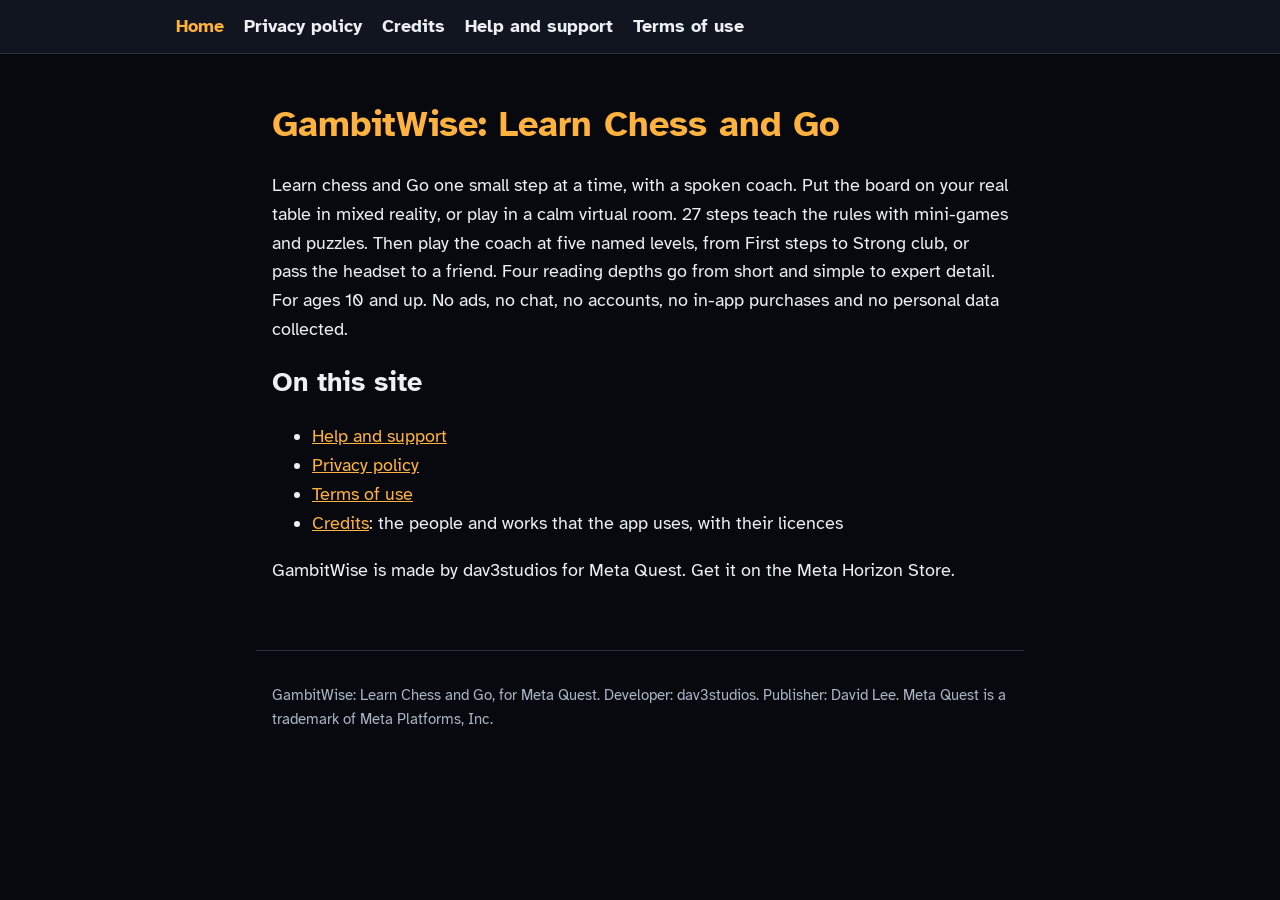
==== index.html @ 8af3ccbd "GambitWise website" ====
<!doctype html>
<html lang="en-GB">
<head>
<meta charset="utf-8">
<meta name="viewport" content="width=device-width, initial-scale=1">
<title>Home | GambitWise</title>
<meta name="description" content="Learn chess and Go one small step at a time, with a spoken coach. Put the board on your real table in mixed reality, or play in a calm virtual room. 27 steps teach the rules with mini-games and puzzles. Then play the coach at five named levels, from First steps to Strong club, or pass the headset to">
<link rel="stylesheet" href="style.css">
</head>
<body>
<header><nav><a href="index.html" aria-current="page">Home</a> <a href="privacy.html">Privacy policy</a> <a href="credits.html">Credits</a> <a href="support.html">Help and support</a> <a href="terms.html">Terms of use</a></nav></header>
<main>
<h1>GambitWise: Learn Chess and Go</h1>
<p>Learn chess and Go one small step at a time, with a spoken coach. Put the board on your real table in mixed reality, or play in a calm virtual room. 27 steps teach the rules with mini-games and puzzles. Then play the coach at five named levels, from First steps to Strong club, or pass the headset to a friend. Four reading depths go from short and simple to expert detail. For ages 10 and up. No ads, no chat, no accounts, no in-app purchases and no personal data collected.</p>
<h2>On this site</h2>
<ul>
<li><a href="support.html">Help and support</a></li>
<li><a href="privacy.html">Privacy policy</a></li>
<li><a href="terms.html">Terms of use</a></li>
<li><a href="credits.html">Credits</a>: the people and works that the app uses, with their licences</li>
</ul>
<p>GambitWise is made by dav3studios for Meta Quest. Get it on the Meta Horizon Store.</p>
</main>
<footer><p>GambitWise: Learn Chess and Go, for Meta Quest. Developer: dav3studios. Publisher: David Lee. Meta Quest is a trademark of Meta Platforms, Inc.</p></footer>
</body>
</html>
---- style.css ----
/* The app's website. Fonts are served from this site: no request to another server. */
@font-face { font-family: "Atkinson Hyperlegible"; src: url("fonts/AtkinsonHyperlegible-Regular.ttf") format("truetype"); font-weight: 400; font-display: swap; }
@font-face { font-family: "Atkinson Hyperlegible"; src: url("fonts/AtkinsonHyperlegible-Bold.ttf") format("truetype"); font-weight: 700; font-display: swap; }
:root { --bg: #07090f; --panel: #10151f; --text: #eceff4; --muted: #aab4c3; --accent: #FFB23E; --rule: #26303f; }
* { box-sizing: border-box; }
body { margin: 0; background: var(--bg); color: var(--text); font-family: "Atkinson Hyperlegible", system-ui, sans-serif; font-size: 1.125rem; line-height: 1.6; }
header { border-bottom: 1px solid var(--rule); background: var(--panel); }
nav { max-width: 60rem; margin: 0 auto; padding: 0.75rem 1rem; display: flex; flex-wrap: wrap; gap: 0.25rem 1.25rem; }
nav a { color: var(--text); text-decoration: none; font-weight: 700; }
nav a[aria-current="page"] { color: var(--accent); }
main { max-width: 48rem; margin: 0 auto; padding: 1.5rem 1rem 3rem; }
h1, h2, h3 { line-height: 1.25; }
h1 { color: var(--accent); }
a { color: var(--accent); }
table { border-collapse: collapse; width: 100%; font-size: 0.95rem; display: block; overflow-x: auto; }
th, td { border: 1px solid var(--rule); padding: 0.35rem 0.5rem; text-align: left; vertical-align: top; }
code { font-size: 0.95em; }
footer { max-width: 48rem; margin: 0 auto; padding: 1rem; color: var(--muted); font-size: 0.95rem; border-top: 1px solid var(--rule); }
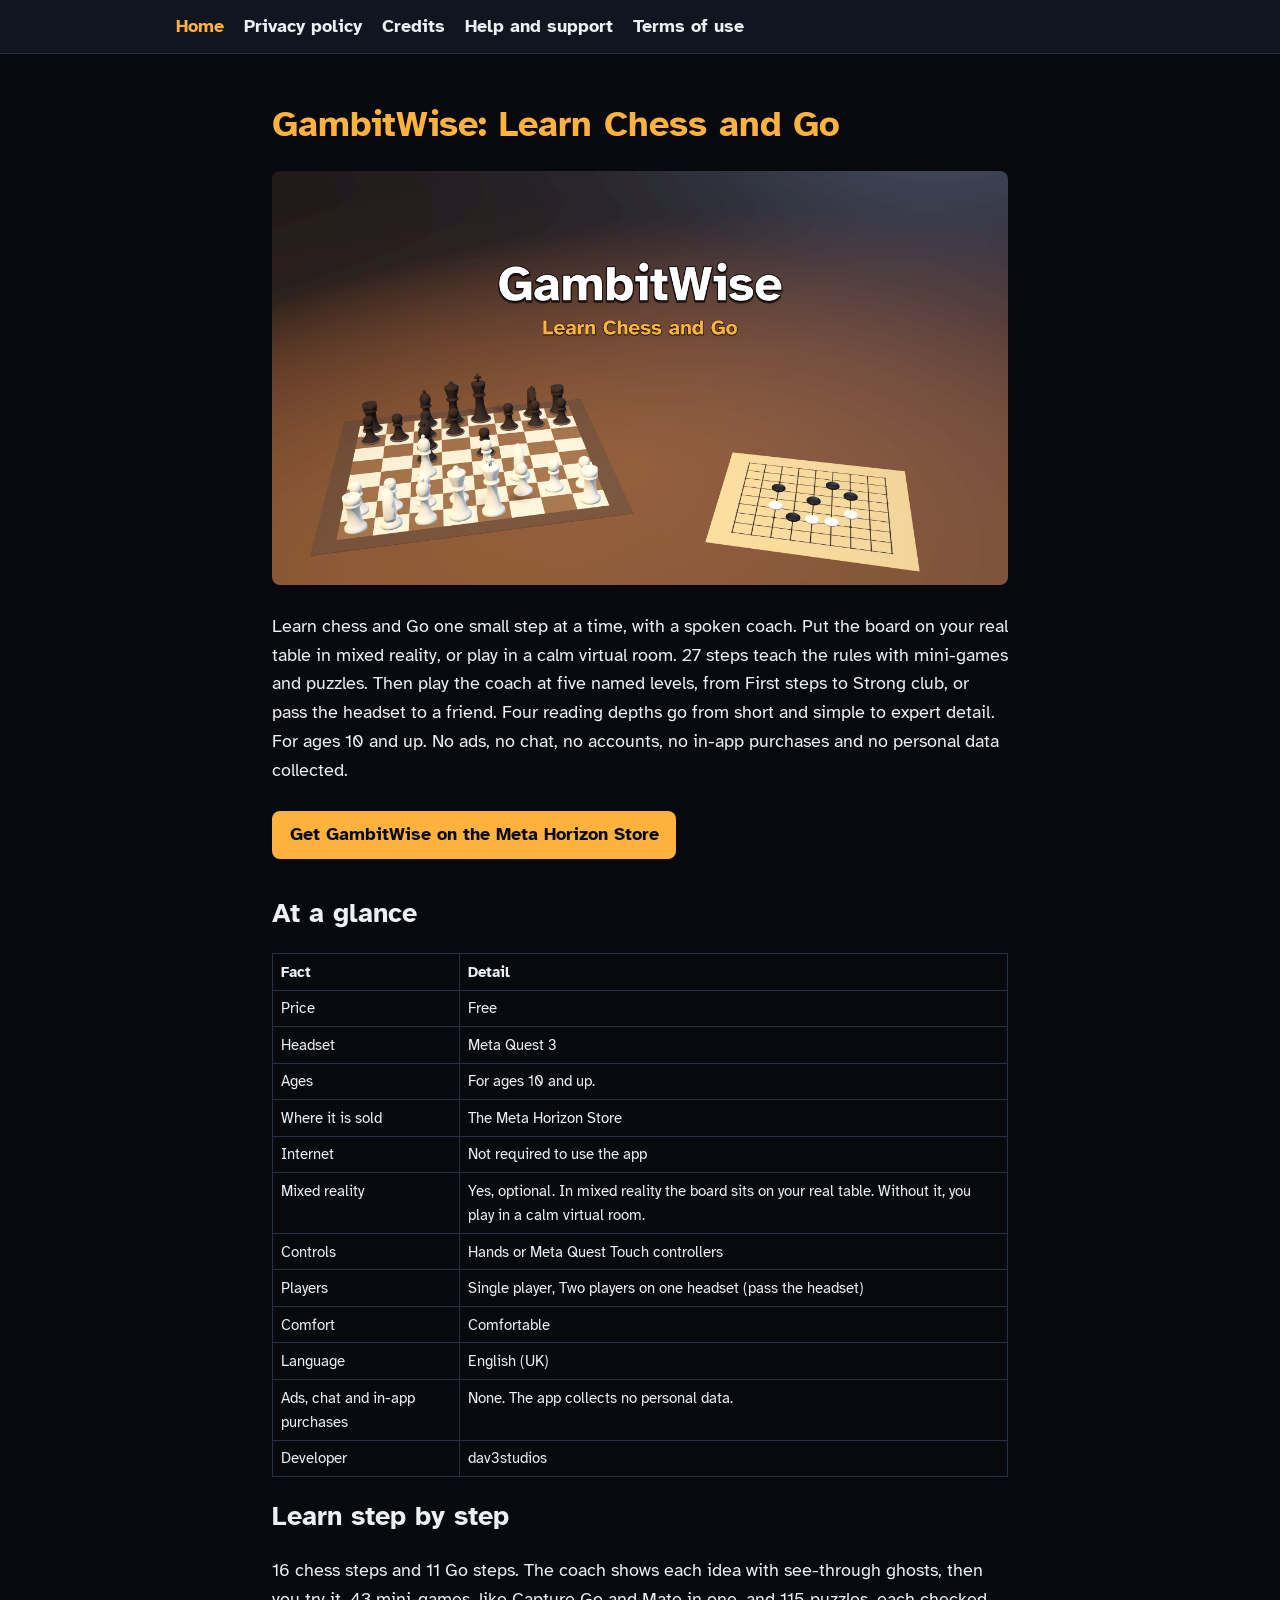
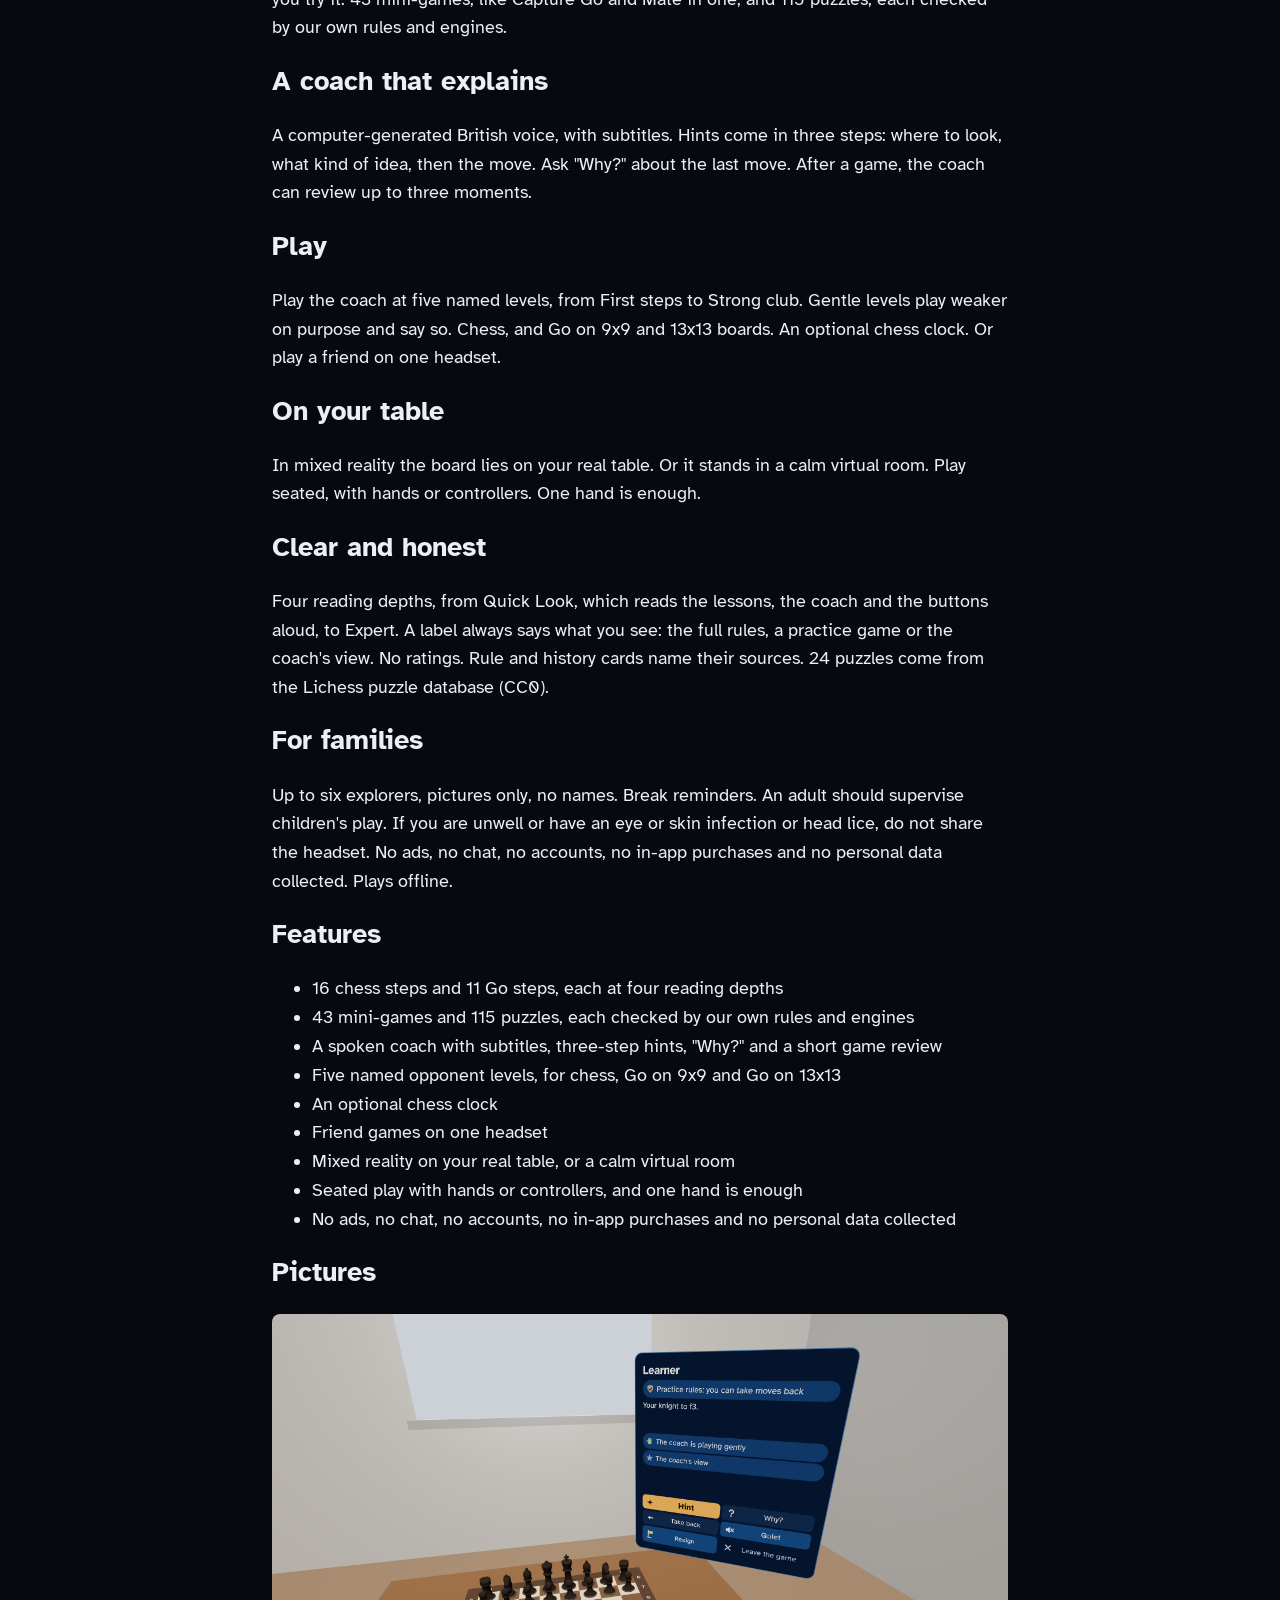
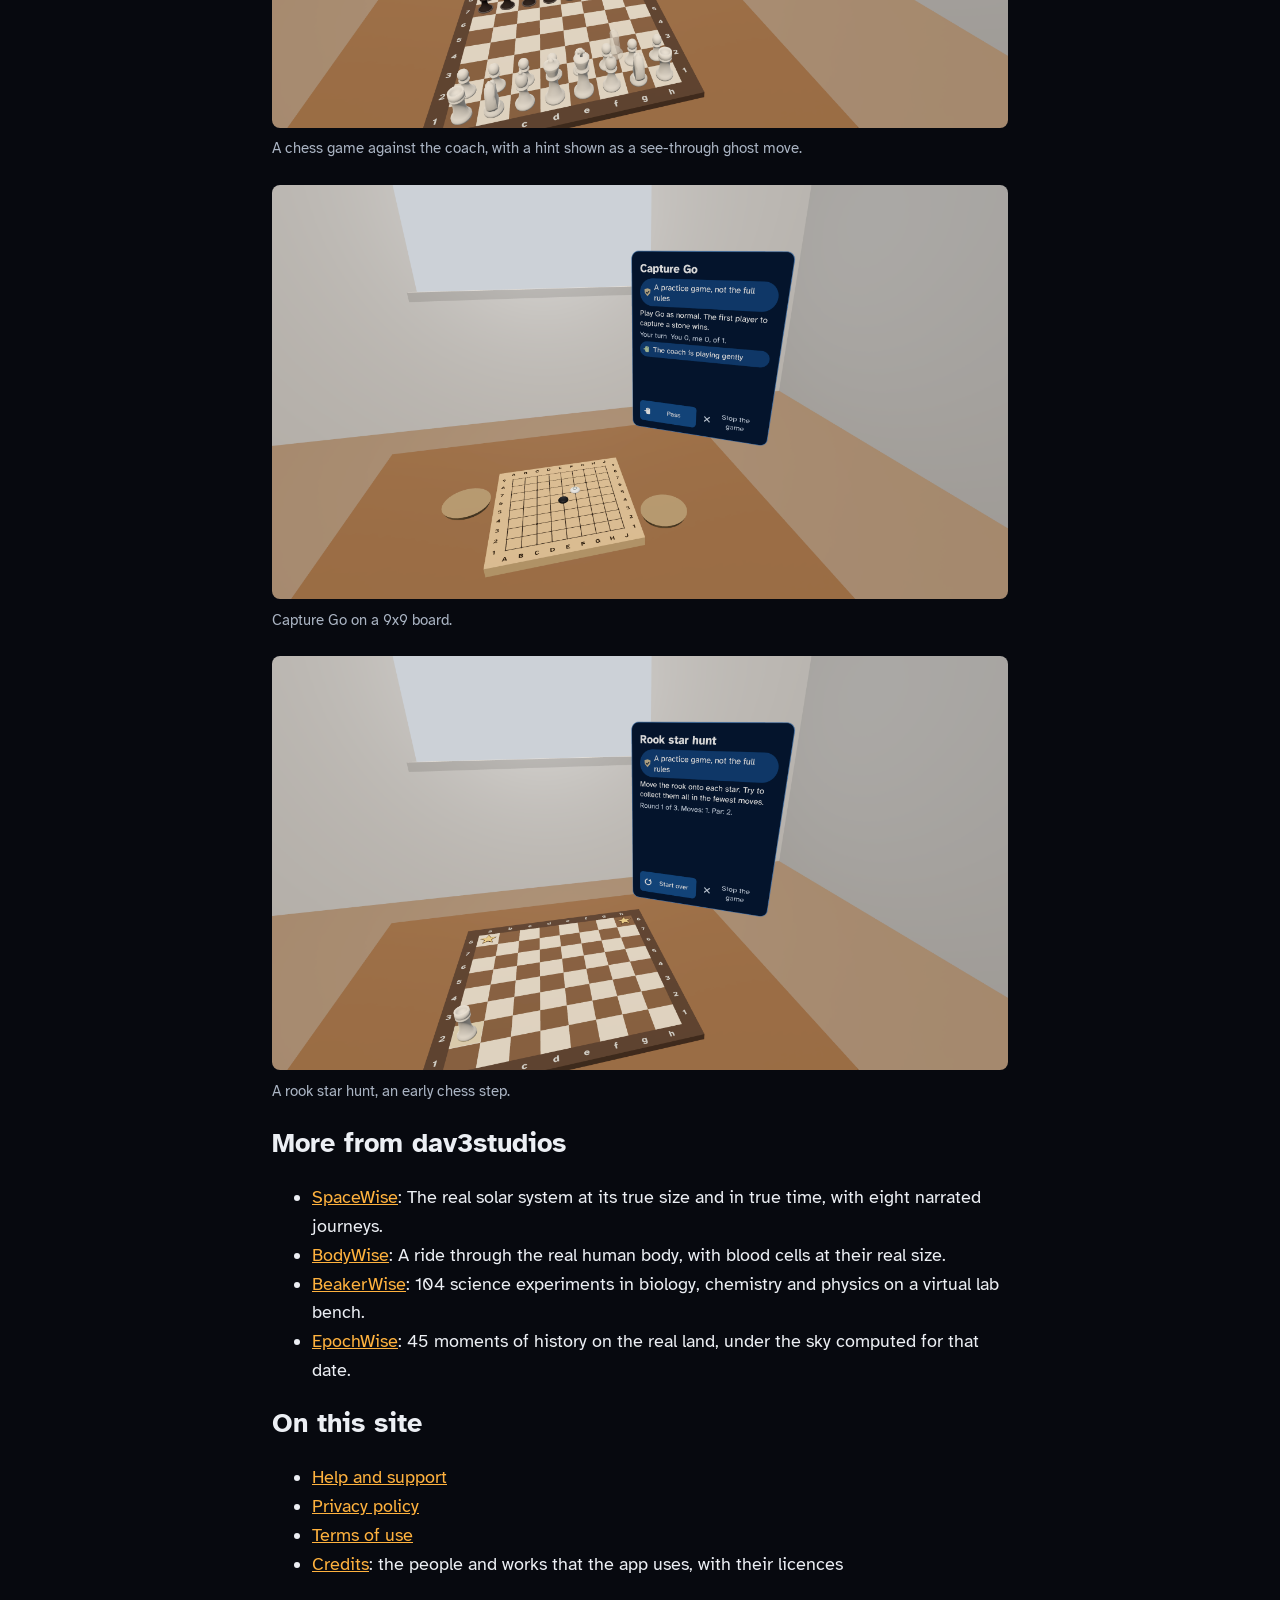
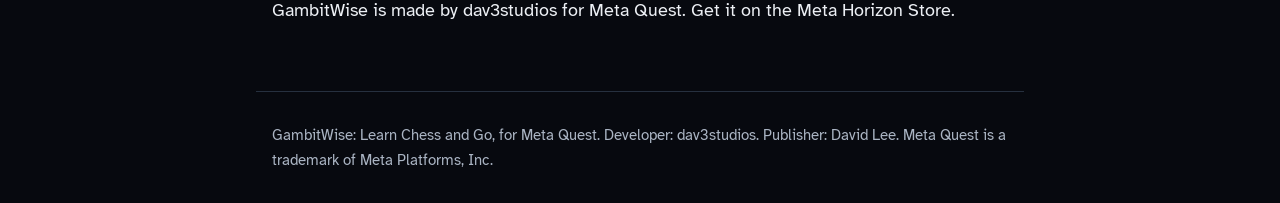
==== commit 8ad80a93: "GambitWise website" ====
--- a/index.html
+++ b/index.html
@@ -3,15 +3,166 @@
 <head>
 <meta charset="utf-8">
 <meta name="viewport" content="width=device-width, initial-scale=1">
-<title>Home | GambitWise</title>
+<title>GambitWise: Learn Chess and Go for Meta Quest</title>
 <meta name="description" content="Learn chess and Go one small step at a time, with a spoken coach. Put the board on your real table in mixed reality, or play in a calm virtual room. 27 steps teach the rules with mini-games and puzzles. Then play the coach at five named levels, from First steps to Strong club, or pass the headset to">
 <link rel="stylesheet" href="style.css">
+<meta property="og:type" content="website">
+<meta property="og:site_name" content="GambitWise">
+<meta property="og:title" content="GambitWise: Learn Chess and Go">
+<meta property="og:description" content="Learn chess and Go one small step at a time, with a spoken coach. Put the board on your real table in mixed reality, or play in a calm virtual room. 27 steps teach the rules with mini-games and puzzles. Then play the coach at five named levels, from First steps to Strong club, or pass the headset to">
+<meta property="og:url" content="https://dhl84.github.io/gambitwise/">
+<meta property="og:image" content="https://dhl84.github.io/gambitwise/pictures/cover.png">
+<meta property="og:image:width" content="2560">
+<meta property="og:image:height" content="1440">
+<meta name="twitter:card" content="summary_large_image">
+<script type="application/ld+json">{
+ "@context": "https://schema.org",
+ "@type": "SoftwareApplication",
+ "name": "GambitWise: Learn Chess and Go",
+ "alternateName": "GambitWise",
+ "description": "Learn chess and Go one small step at a time, with a spoken coach. Put the board on your real table in mixed reality, or play in a calm virtual room. 27 steps teach the rules with mini-games and puzzles. Then play the coach at five named levels, from First steps to Strong club, or pass the headset to a friend. Four reading depths go from short and simple to expert detail. For ages 10 and up. No ads, no chat, no accounts, no in-app purchases and no personal data collected.",
+ "applicationCategory": "GameApplication",
+ "operatingSystem": "Meta Horizon OS",
+ "availableOnDevice": "Meta Quest 3",
+ "url": "https://dhl84.github.io/gambitwise/",
+ "image": "https://dhl84.github.io/gambitwise/pictures/cover.png",
+ "screenshot": [
+  "https://dhl84.github.io/gambitwise/pictures/1.png",
+  "https://dhl84.github.io/gambitwise/pictures/2.png",
+  "https://dhl84.github.io/gambitwise/pictures/3.png"
+ ],
+ "inLanguage": "en-GB",
+ "keywords": "chess, Go, board games, learn chess, learn Go, chess puzzles, Go puzzles, Capture Go, baduk, weiqi, checkmate, tactics, strategy, chess coach, tabletop, mixed reality, family, learning, education",
+ "featureList": [
+  "16 chess steps and 11 Go steps, each at four reading depths",
+  "43 mini-games and 115 puzzles, each checked by our own rules and engines",
+  "A spoken coach with subtitles, three-step hints, \"Why?\" and a short game review",
+  "Five named opponent levels, for chess, Go on 9x9 and Go on 13x13",
+  "An optional chess clock",
+  "Friend games on one headset",
+  "Mixed reality on your real table, or a calm virtual room",
+  "Seated play with hands or controllers, and one hand is enough",
+  "No ads, no chat, no accounts, no in-app purchases and no personal data collected"
+ ],
+ "typicalAgeRange": "10-",
+ "isAccessibleForFree": true,
+ "offers": {
+  "@type": "Offer",
+  "price": "0.00",
+  "priceCurrency": "USD",
+  "url": "https://www.meta.com/experiences/1477794802074442/"
+ },
+ "author": {
+  "@type": "Organization",
+  "name": "dav3studios"
+ },
+ "downloadUrl": "https://www.meta.com/experiences/1477794802074442/"
+}</script>
 </head>
 <body>
 <header><nav><a href="index.html" aria-current="page">Home</a> <a href="privacy.html">Privacy policy</a> <a href="credits.html">Credits</a> <a href="support.html">Help and support</a> <a href="terms.html">Terms of use</a></nav></header>
 <main>
 <h1>GambitWise: Learn Chess and Go</h1>
+<p><img alt="GambitWise: Learn Chess and Go" src="pictures/cover.png"></p>
 <p>Learn chess and Go one small step at a time, with a spoken coach. Put the board on your real table in mixed reality, or play in a calm virtual room. 27 steps teach the rules with mini-games and puzzles. Then play the coach at five named levels, from First steps to Strong club, or pass the headset to a friend. Four reading depths go from short and simple to expert detail. For ages 10 and up. No ads, no chat, no accounts, no in-app purchases and no personal data collected.</p>
+<p><a class="store" href="https://www.meta.com/experiences/1477794802074442/">Get GambitWise on the Meta Horizon Store</a></p>
+<h2>At a glance</h2>
+<table>
+<thead>
+<tr>
+<th>Fact</th>
+<th>Detail</th>
+</tr>
+</thead>
+<tbody>
+<tr>
+<td>Price</td>
+<td>Free</td>
+</tr>
+<tr>
+<td>Headset</td>
+<td>Meta Quest 3</td>
+</tr>
+<tr>
+<td>Ages</td>
+<td>For ages 10 and up.</td>
+</tr>
+<tr>
+<td>Where it is sold</td>
+<td>The Meta Horizon Store</td>
+</tr>
+<tr>
+<td>Internet</td>
+<td>Not required to use the app</td>
+</tr>
+<tr>
+<td>Mixed reality</td>
+<td>Yes, optional. In mixed reality the board sits on your real table. Without it, you play in a calm virtual room.</td>
+</tr>
+<tr>
+<td>Controls</td>
+<td>Hands or Meta Quest Touch controllers</td>
+</tr>
+<tr>
+<td>Players</td>
+<td>Single player, Two players on one headset (pass the headset)</td>
+</tr>
+<tr>
+<td>Comfort</td>
+<td>Comfortable</td>
+</tr>
+<tr>
+<td>Language</td>
+<td>English (UK)</td>
+</tr>
+<tr>
+<td>Ads, chat and in-app purchases</td>
+<td>None. The app collects no personal data.</td>
+</tr>
+<tr>
+<td>Developer</td>
+<td>dav3studios</td>
+</tr>
+</tbody>
+</table>
+<h2>Learn step by step</h2>
+<p>16 chess steps and 11 Go steps. The coach shows each idea with see-through ghosts, then you try it. 43 mini-games, like Capture Go and Mate in one, and 115 puzzles, each checked by our own rules and engines.</p>
+<h2>A coach that explains</h2>
+<p>A computer-generated British voice, with subtitles. Hints come in three steps: where to look, what kind of idea, then the move. Ask "Why?" about the last move. After a game, the coach can review up to three moments.</p>
+<h2>Play</h2>
+<p>Play the coach at five named levels, from First steps to Strong club. Gentle levels play weaker on purpose and say so. Chess, and Go on 9x9 and 13x13 boards. An optional chess clock. Or play a friend on one headset.</p>
+<h2>On your table</h2>
+<p>In mixed reality the board lies on your real table. Or it stands in a calm virtual room. Play seated, with hands or controllers. One hand is enough.</p>
+<h2>Clear and honest</h2>
+<p>Four reading depths, from Quick Look, which reads the lessons, the coach and the buttons aloud, to Expert. A label always says what you see: the full rules, a practice game or the coach's view. No ratings. Rule and history cards name their sources. 24 puzzles come from the Lichess puzzle database (CC0).</p>
+<h2>For families</h2>
+<p>Up to six explorers, pictures only, no names. Break reminders. An adult should supervise children's play. If you are unwell or have an eye or skin infection or head lice, do not share the headset. No ads, no chat, no accounts, no in-app purchases and no personal data collected. Plays offline.</p>
+<h2>Features</h2>
+<ul>
+<li>16 chess steps and 11 Go steps, each at four reading depths</li>
+<li>43 mini-games and 115 puzzles, each checked by our own rules and engines</li>
+<li>A spoken coach with subtitles, three-step hints, "Why?" and a short game review</li>
+<li>Five named opponent levels, for chess, Go on 9x9 and Go on 13x13</li>
+<li>An optional chess clock</li>
+<li>Friend games on one headset</li>
+<li>Mixed reality on your real table, or a calm virtual room</li>
+<li>Seated play with hands or controllers, and one hand is enough</li>
+<li>No ads, no chat, no accounts, no in-app purchases and no personal data collected</li>
+</ul>
+<h2>Pictures</h2>
+<figure><img src="pictures/1.png" alt="A chess game against the coach, with a hint shown as a see-through ghost move." loading="lazy"><figcaption>A chess game against the coach, with a hint shown as a see-through ghost move.</figcaption></figure>
+
+<figure><img src="pictures/2.png" alt="Capture Go on a 9x9 board." loading="lazy"><figcaption>Capture Go on a 9x9 board.</figcaption></figure>
+
+<figure><img src="pictures/3.png" alt="A rook star hunt, an early chess step." loading="lazy"><figcaption>A rook star hunt, an early chess step.</figcaption></figure>
+
+<h2>More from dav3studios</h2>
+<ul>
+<li><a href="https://dhl84.github.io/spacewise/">SpaceWise</a>: The real solar system at its true size and in true time, with eight narrated journeys.</li>
+<li><a href="https://dhl84.github.io/bodywise/">BodyWise</a>: A ride through the real human body, with blood cells at their real size.</li>
+<li><a href="https://dhl84.github.io/beakerwise/">BeakerWise</a>: 104 science experiments in biology, chemistry and physics on a virtual lab bench.</li>
+<li><a href="https://dhl84.github.io/epochwise/">EpochWise</a>: 45 moments of history on the real land, under the sky computed for that date.</li>
+</ul>
 <h2>On this site</h2>
 <ul>
 <li><a href="support.html">Help and support</a></li>
--- a/style.css
+++ b/style.css
@@ -15,4 +15,8 @@
 table { border-collapse: collapse; width: 100%; font-size: 0.95rem; display: block; overflow-x: auto; }
 th, td { border: 1px solid var(--rule); padding: 0.35rem 0.5rem; text-align: left; vertical-align: top; }
 code { font-size: 0.95em; }
+img { max-width: 100%; height: auto; border-radius: 0.5rem; }
+figure { margin: 1.5rem 0; }
+figcaption { color: var(--muted); font-size: 0.95rem; }
+.store { display: inline-block; margin: 0.5rem 0 1rem; padding: 0.6rem 1.1rem; border-radius: 0.5rem; background: var(--accent); color: var(--bg); font-weight: 700; text-decoration: none; }
 footer { max-width: 48rem; margin: 0 auto; padding: 1rem; color: var(--muted); font-size: 0.95rem; border-top: 1px solid var(--rule); }
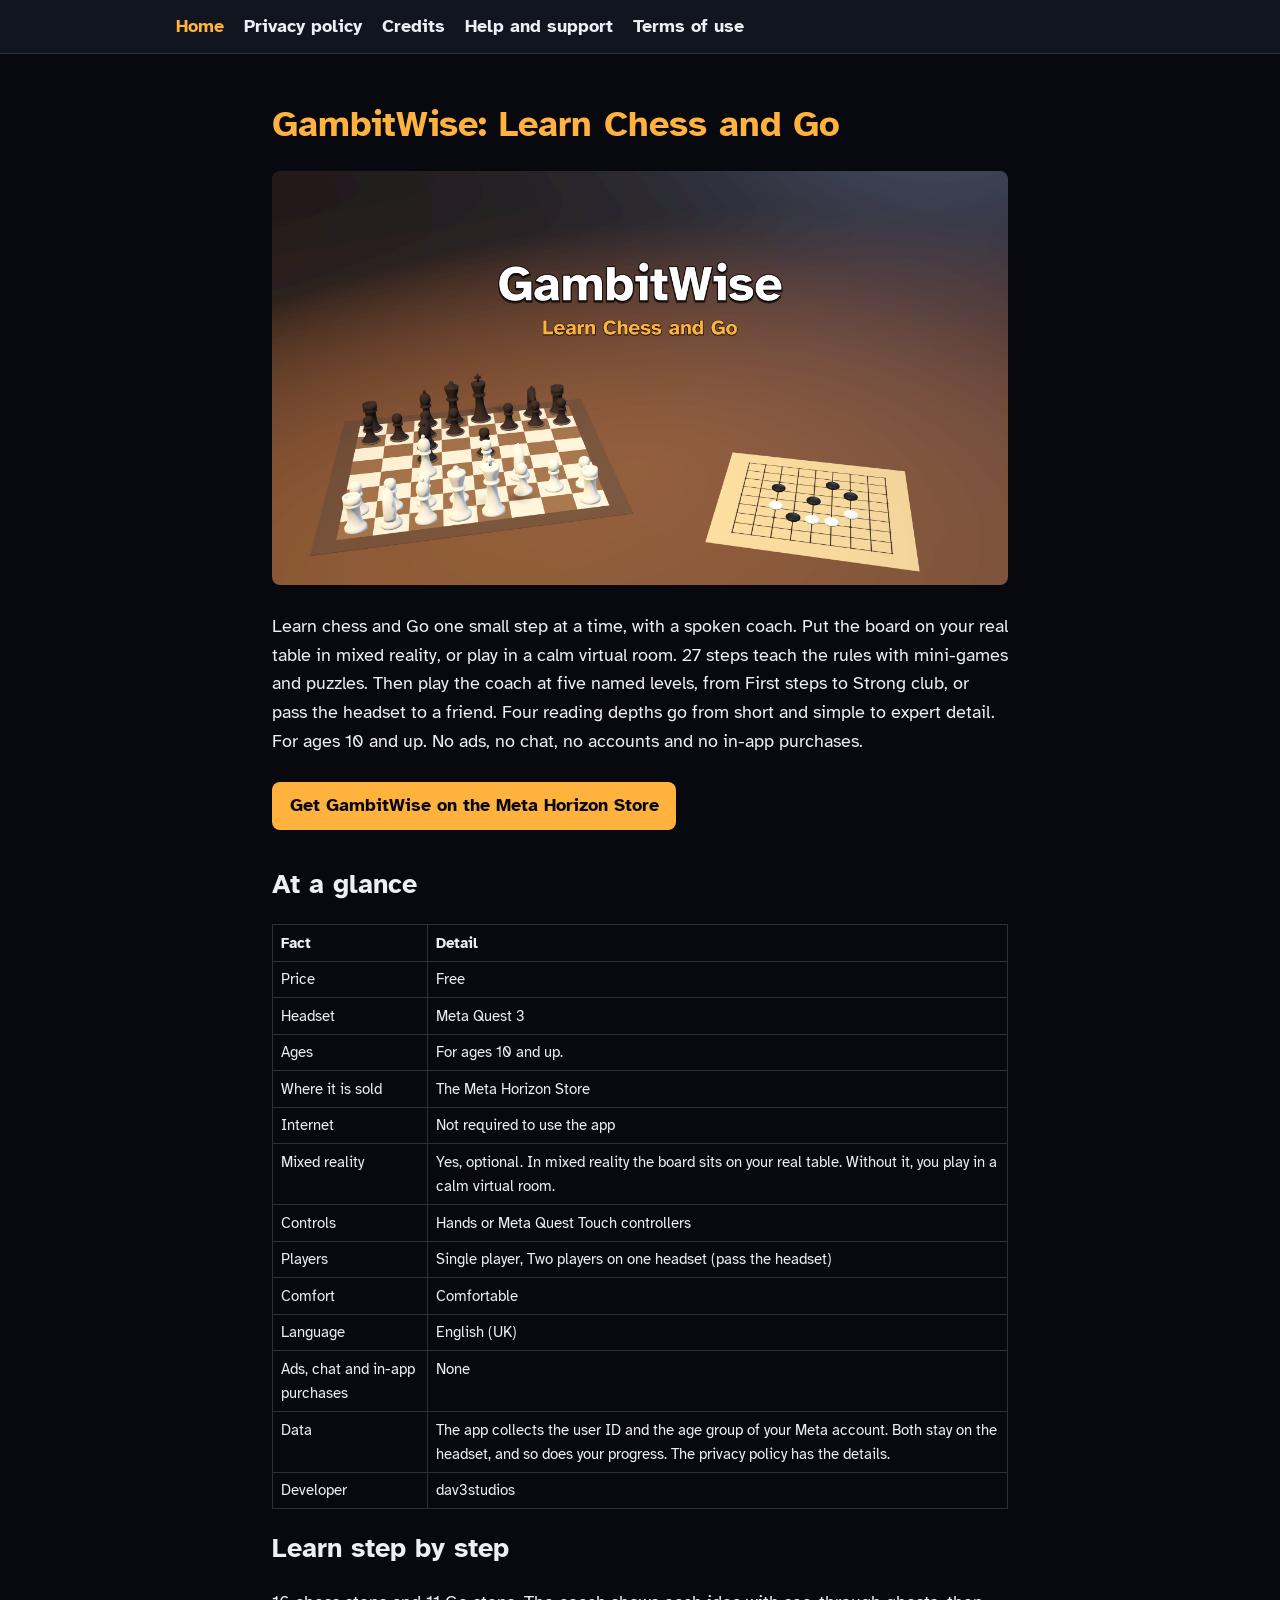
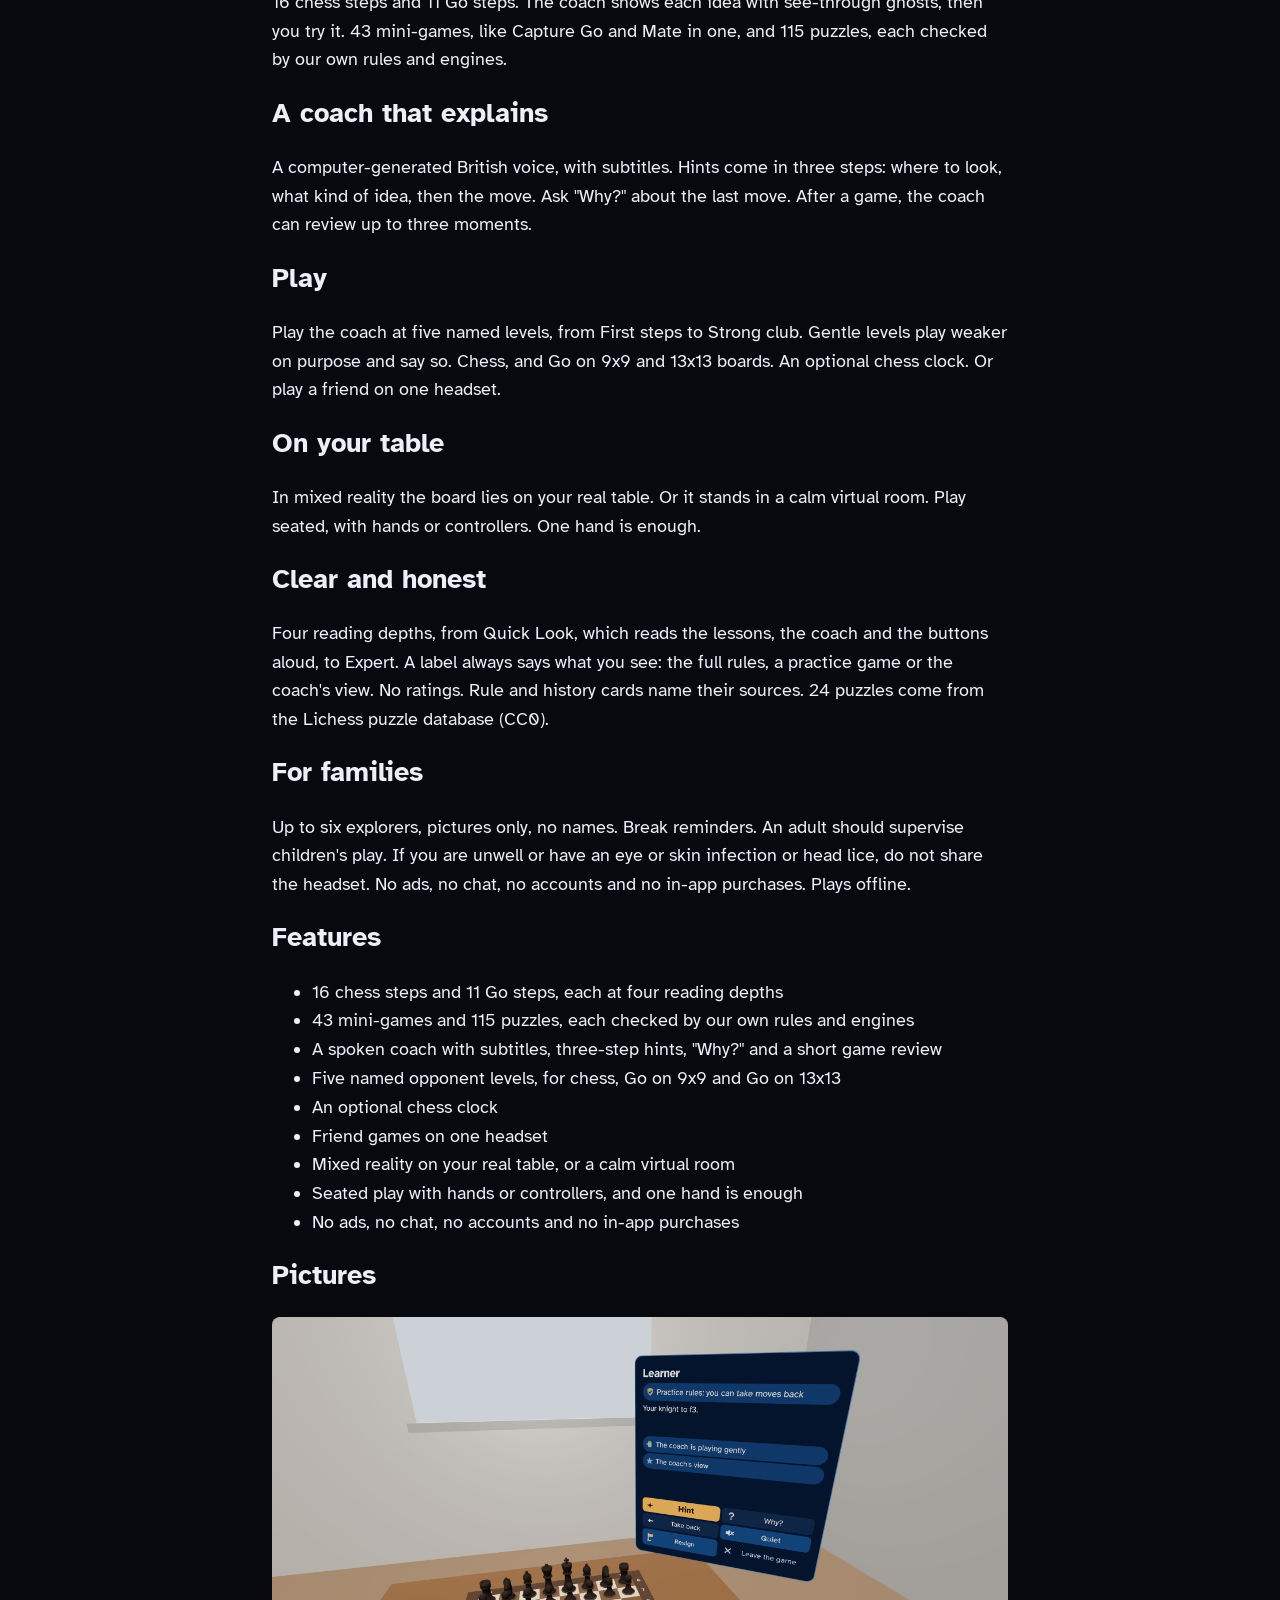
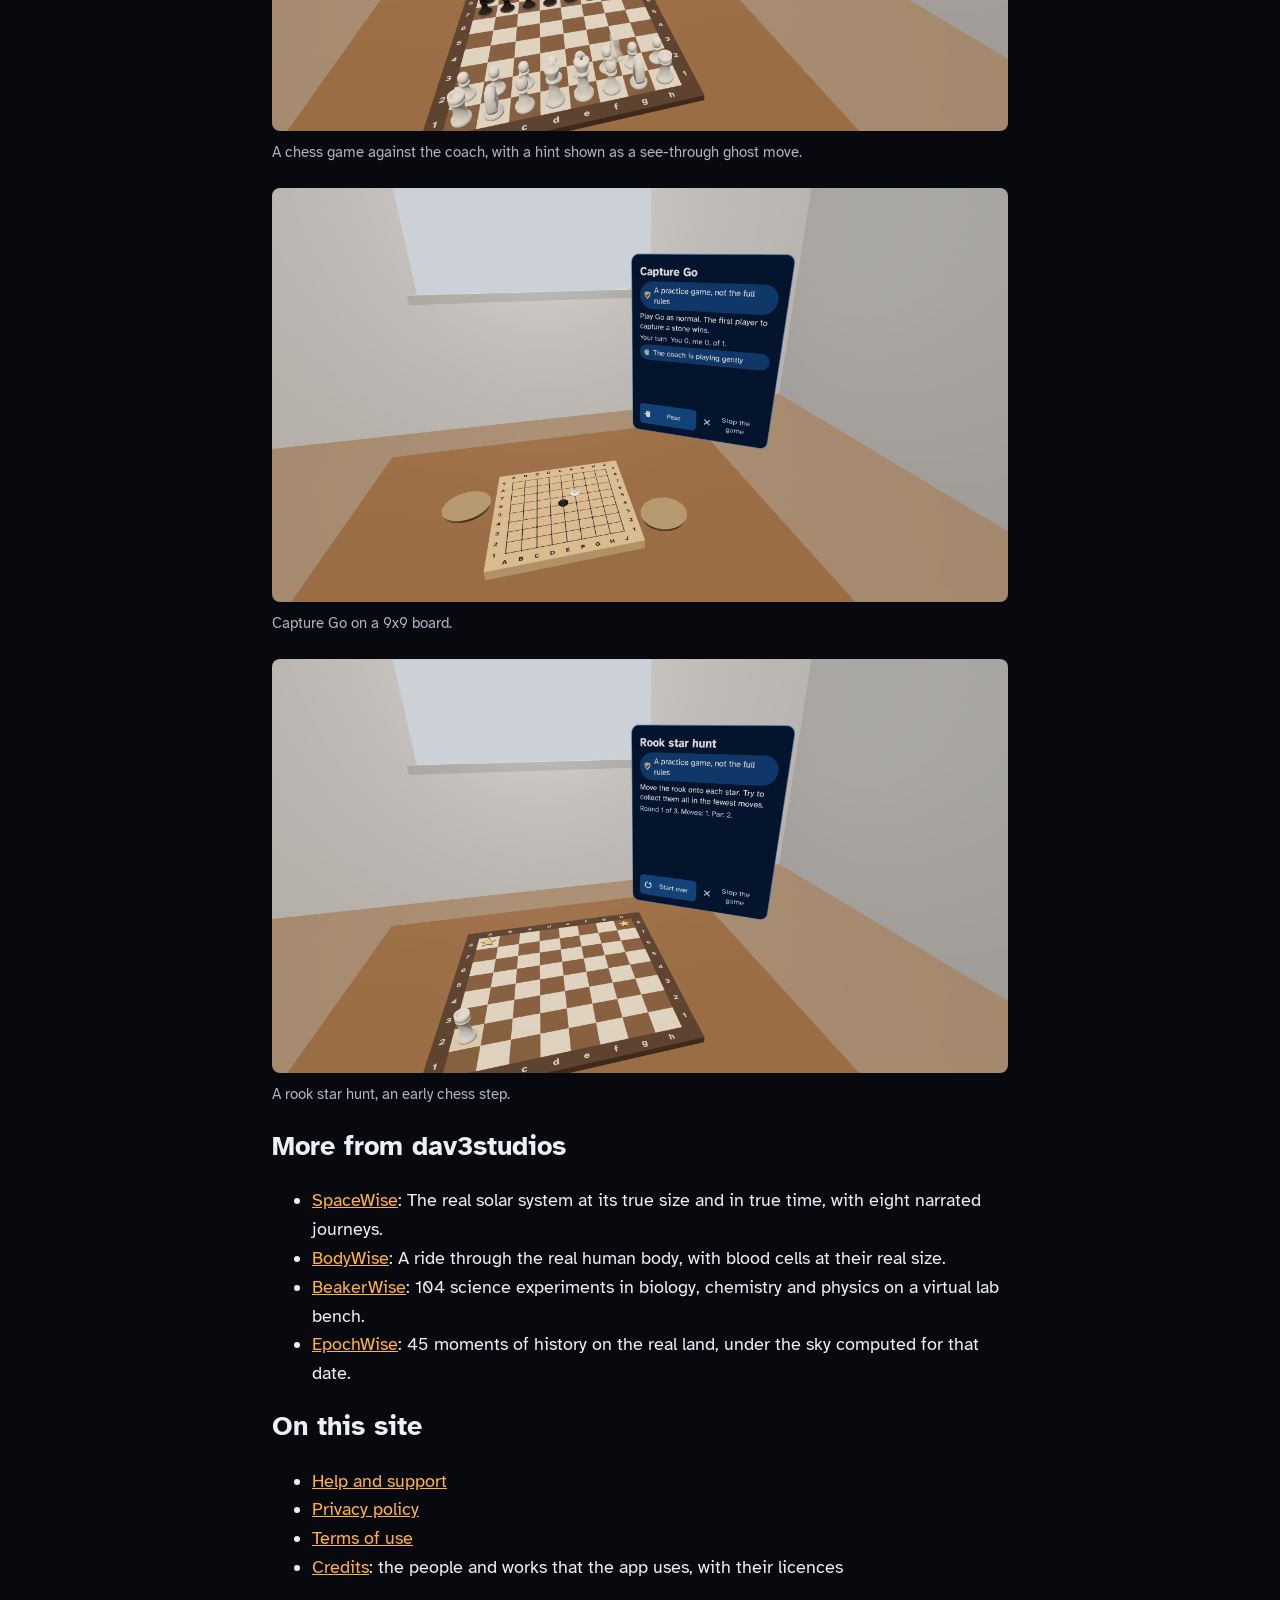
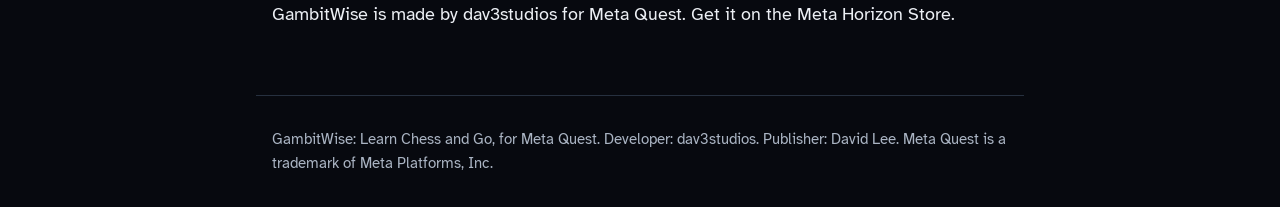
==== commit 4ff157b2: "GambitWise website" ====
--- a/index.html
+++ b/index.html
@@ -20,7 +20,7 @@
  "@type": "SoftwareApplication",
  "name": "GambitWise: Learn Chess and Go",
  "alternateName": "GambitWise",
- "description": "Learn chess and Go one small step at a time, with a spoken coach. Put the board on your real table in mixed reality, or play in a calm virtual room. 27 steps teach the rules with mini-games and puzzles. Then play the coach at five named levels, from First steps to Strong club, or pass the headset to a friend. Four reading depths go from short and simple to expert detail. For ages 10 and up. No ads, no chat, no accounts, no in-app purchases and no personal data collected.",
+ "description": "Learn chess and Go one small step at a time, with a spoken coach. Put the board on your real table in mixed reality, or play in a calm virtual room. 27 steps teach the rules with mini-games and puzzles. Then play the coach at five named levels, from First steps to Strong club, or pass the headset to a friend. Four reading depths go from short and simple to expert detail. For ages 10 and up. No ads, no chat, no accounts and no in-app purchases.",
  "applicationCategory": "GameApplication",
  "operatingSystem": "Meta Horizon OS",
  "availableOnDevice": "Meta Quest 3",
@@ -42,7 +42,7 @@
   "Friend games on one headset",
   "Mixed reality on your real table, or a calm virtual room",
   "Seated play with hands or controllers, and one hand is enough",
-  "No ads, no chat, no accounts, no in-app purchases and no personal data collected"
+  "No ads, no chat, no accounts and no in-app purchases"
  ],
  "typicalAgeRange": "10-",
  "isAccessibleForFree": true,
@@ -64,7 +64,7 @@
 <main>
 <h1>GambitWise: Learn Chess and Go</h1>
 <p><img alt="GambitWise: Learn Chess and Go" src="pictures/cover.png"></p>
-<p>Learn chess and Go one small step at a time, with a spoken coach. Put the board on your real table in mixed reality, or play in a calm virtual room. 27 steps teach the rules with mini-games and puzzles. Then play the coach at five named levels, from First steps to Strong club, or pass the headset to a friend. Four reading depths go from short and simple to expert detail. For ages 10 and up. No ads, no chat, no accounts, no in-app purchases and no personal data collected.</p>
+<p>Learn chess and Go one small step at a time, with a spoken coach. Put the board on your real table in mixed reality, or play in a calm virtual room. 27 steps teach the rules with mini-games and puzzles. Then play the coach at five named levels, from First steps to Strong club, or pass the headset to a friend. Four reading depths go from short and simple to expert detail. For ages 10 and up. No ads, no chat, no accounts and no in-app purchases.</p>
 <p><a class="store" href="https://www.meta.com/experiences/1477794802074442/">Get GambitWise on the Meta Horizon Store</a></p>
 <h2>At a glance</h2>
 <table>
@@ -117,7 +117,11 @@
 </tr>
 <tr>
 <td>Ads, chat and in-app purchases</td>
-<td>None. The app collects no personal data.</td>
+<td>None</td>
+</tr>
+<tr>
+<td>Data</td>
+<td>The app collects the user ID and the age group of your Meta account. Both stay on the headset, and so does your progress. The privacy policy has the details.</td>
 </tr>
 <tr>
 <td>Developer</td>
@@ -136,7 +140,7 @@
 <h2>Clear and honest</h2>
 <p>Four reading depths, from Quick Look, which reads the lessons, the coach and the buttons aloud, to Expert. A label always says what you see: the full rules, a practice game or the coach's view. No ratings. Rule and history cards name their sources. 24 puzzles come from the Lichess puzzle database (CC0).</p>
 <h2>For families</h2>
-<p>Up to six explorers, pictures only, no names. Break reminders. An adult should supervise children's play. If you are unwell or have an eye or skin infection or head lice, do not share the headset. No ads, no chat, no accounts, no in-app purchases and no personal data collected. Plays offline.</p>
+<p>Up to six explorers, pictures only, no names. Break reminders. An adult should supervise children's play. If you are unwell or have an eye or skin infection or head lice, do not share the headset. No ads, no chat, no accounts and no in-app purchases. Plays offline.</p>
 <h2>Features</h2>
 <ul>
 <li>16 chess steps and 11 Go steps, each at four reading depths</li>
@@ -147,7 +151,7 @@
 <li>Friend games on one headset</li>
 <li>Mixed reality on your real table, or a calm virtual room</li>
 <li>Seated play with hands or controllers, and one hand is enough</li>
-<li>No ads, no chat, no accounts, no in-app purchases and no personal data collected</li>
+<li>No ads, no chat, no accounts and no in-app purchases</li>
 </ul>
 <h2>Pictures</h2>
 <figure><img src="pictures/1.png" alt="A chess game against the coach, with a hint shown as a see-through ghost move." loading="lazy"><figcaption>A chess game against the coach, with a hint shown as a see-through ghost move.</figcaption></figure>
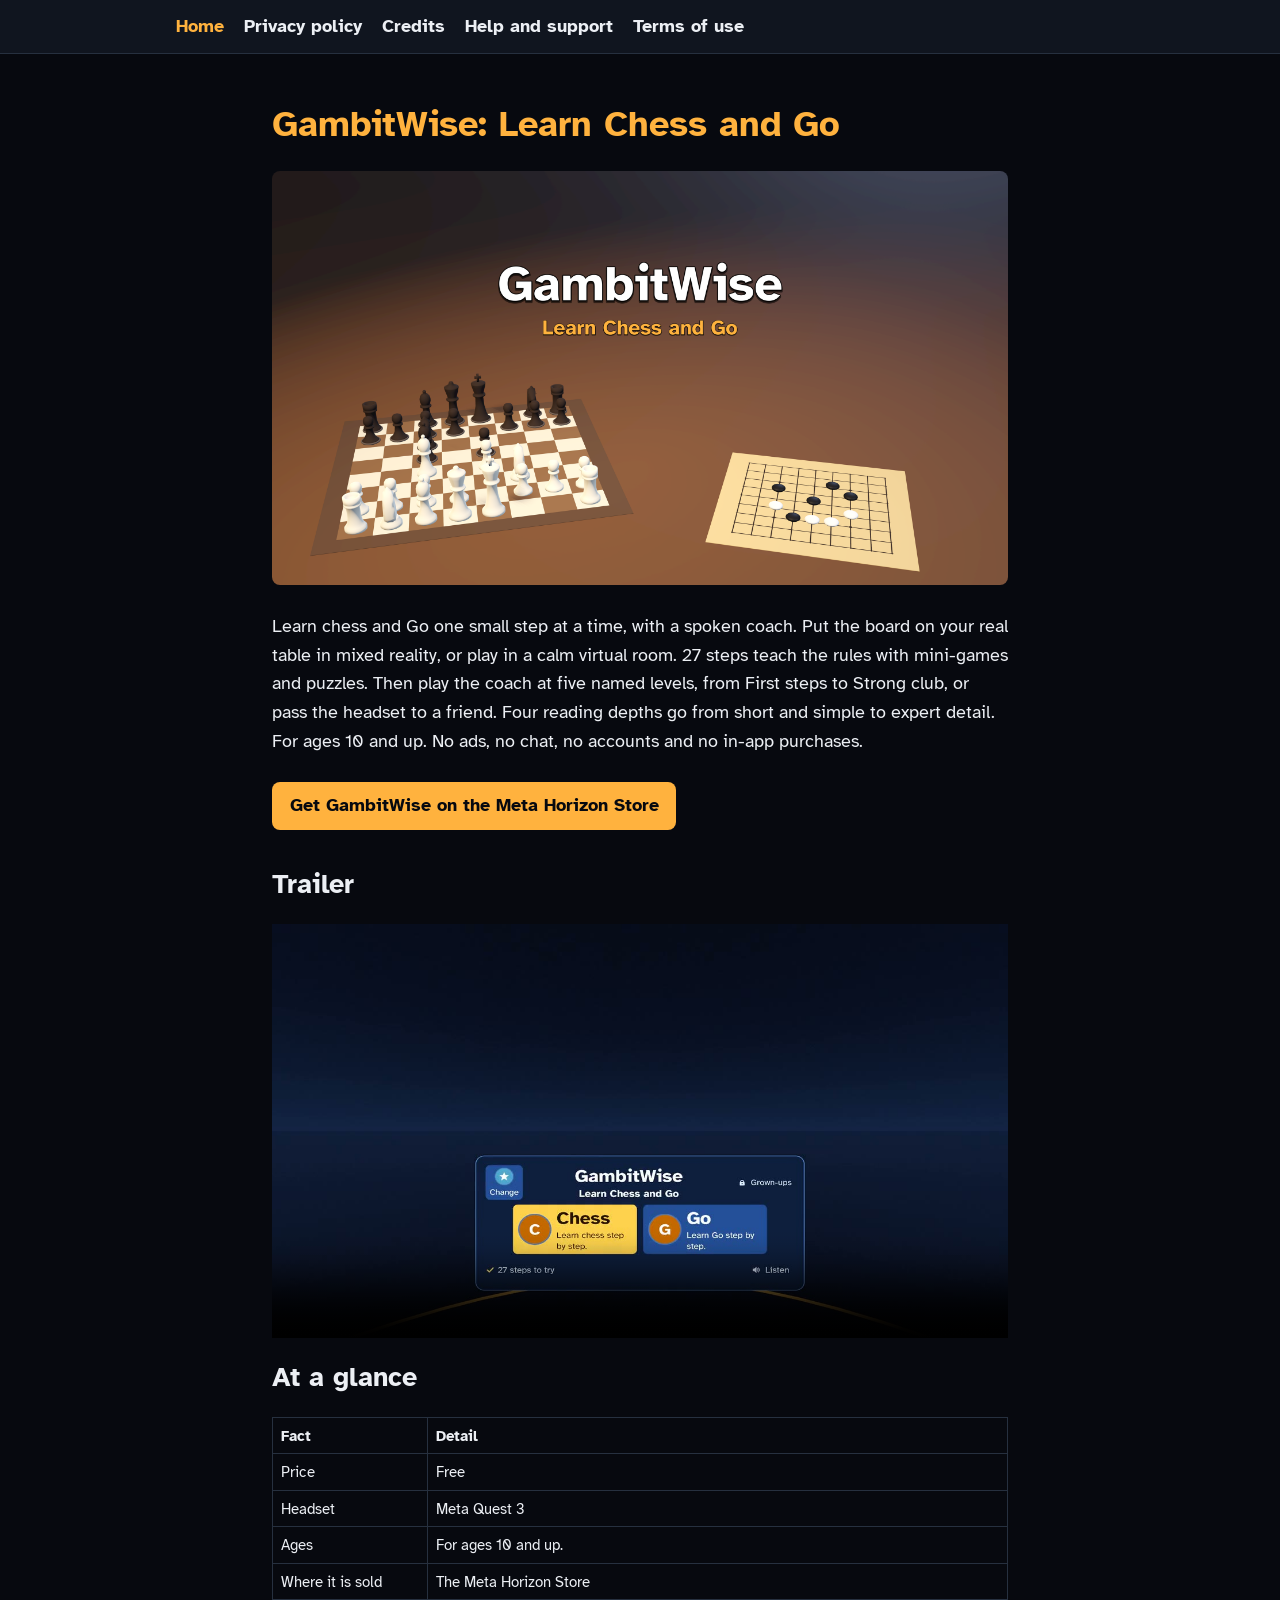
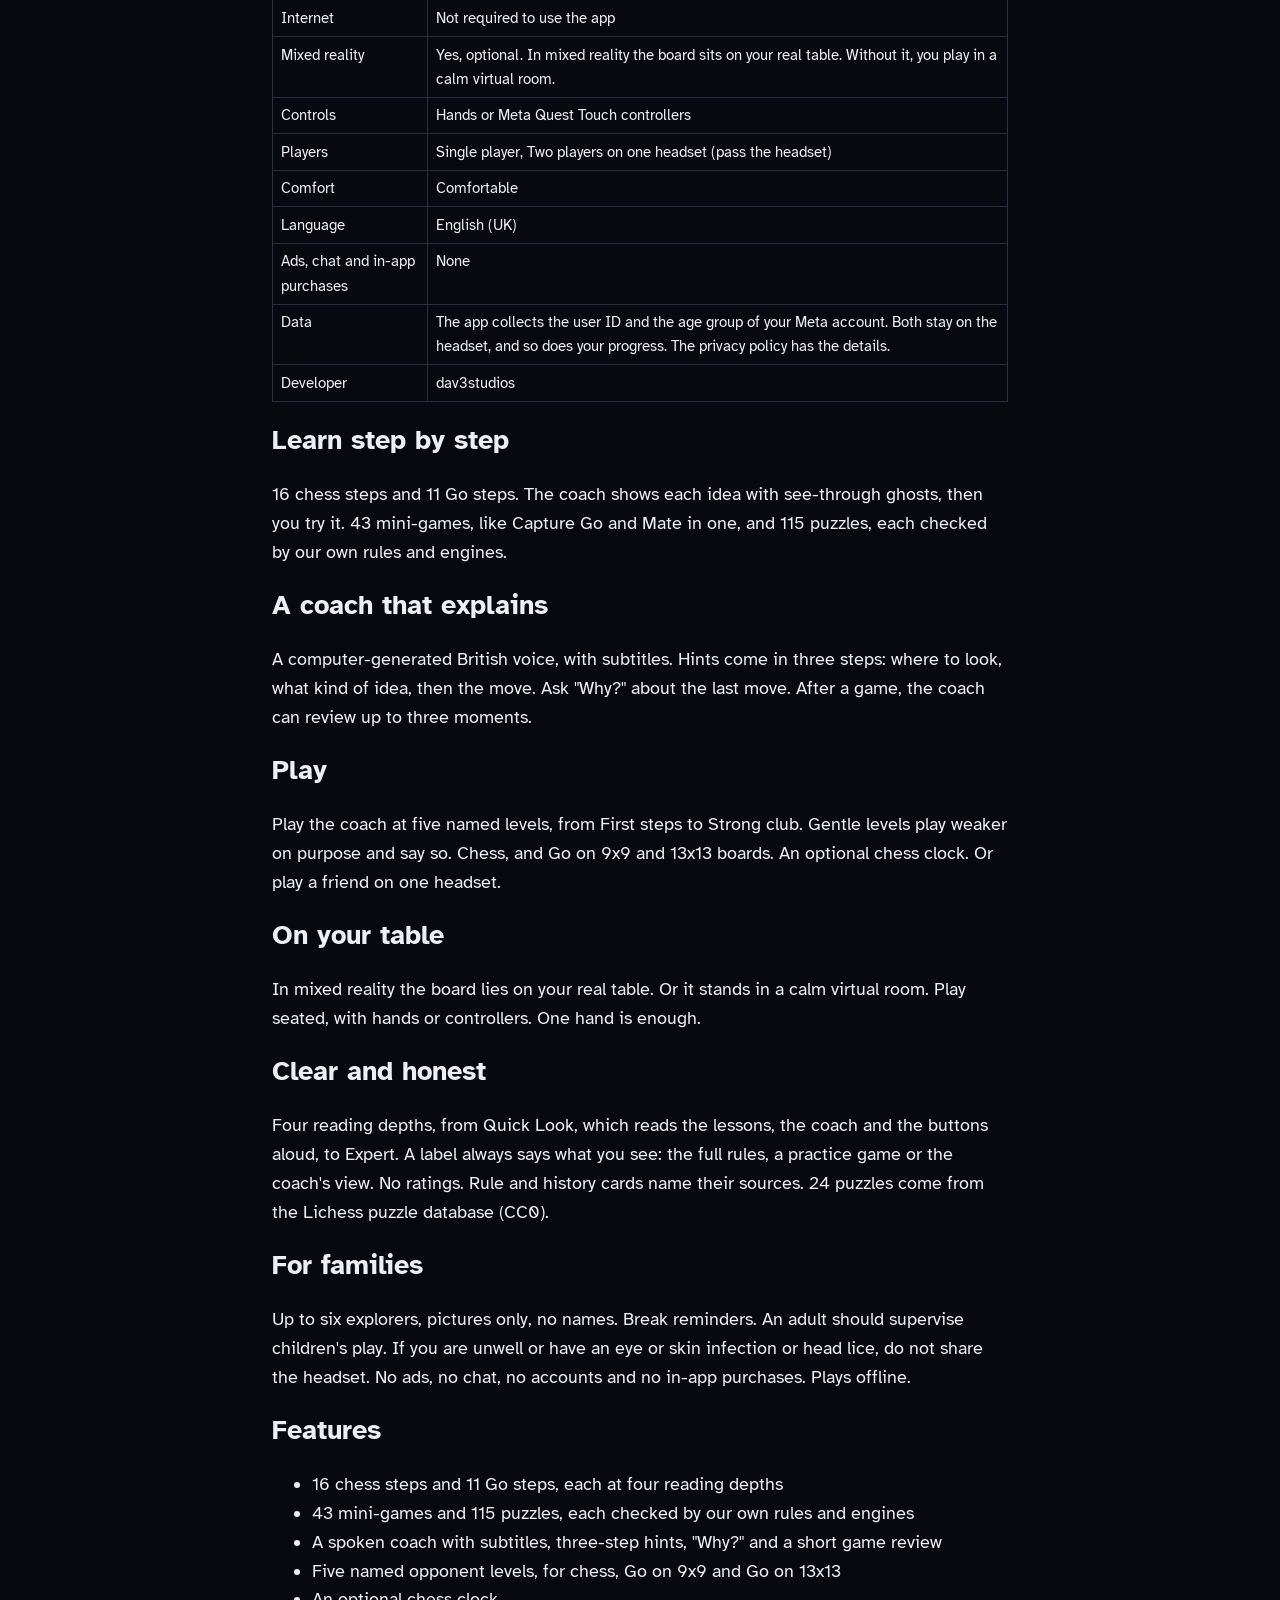
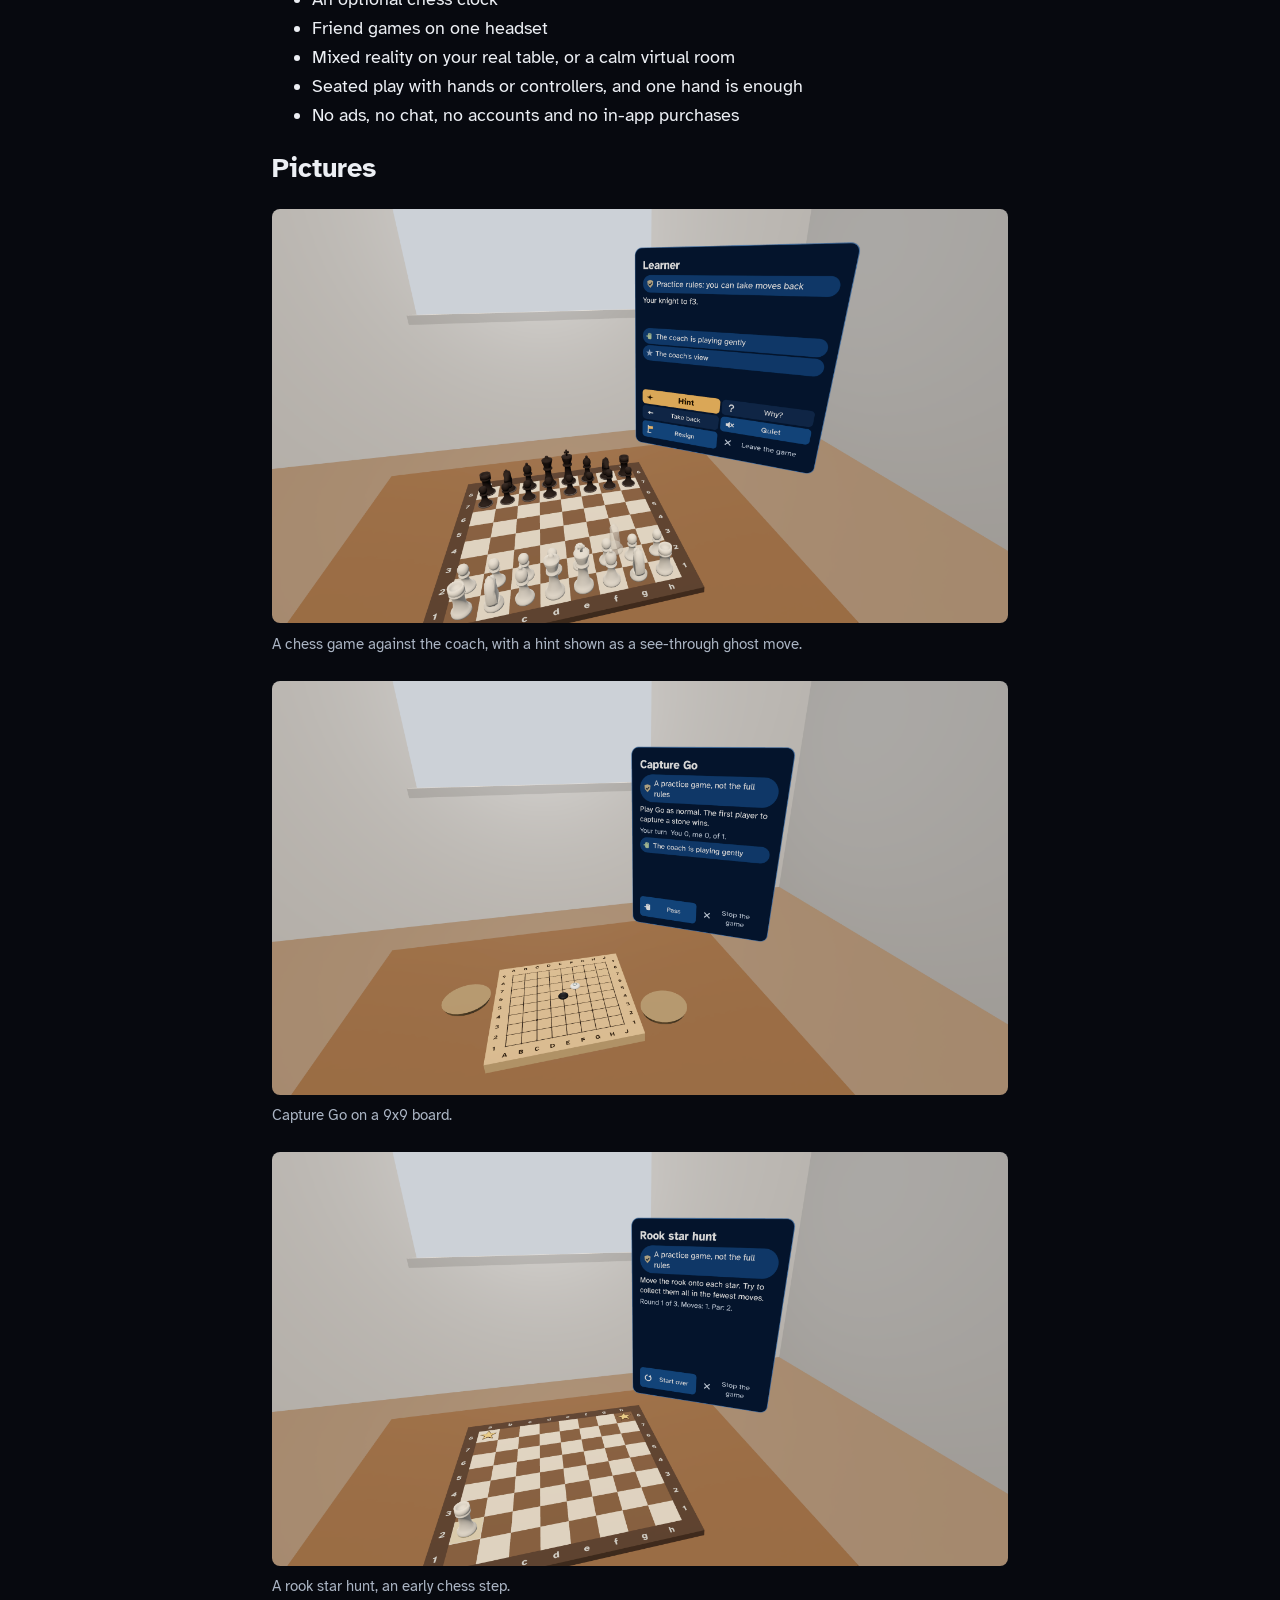
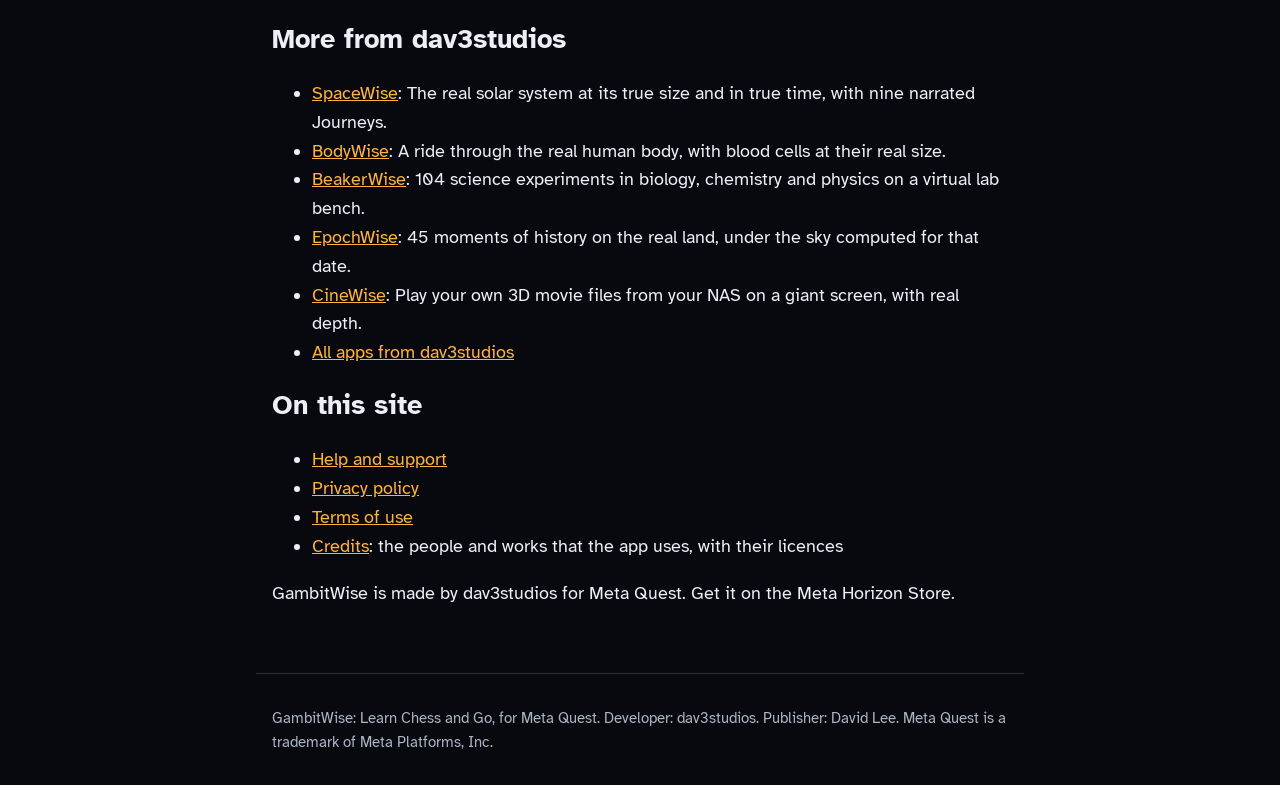
==== commit 935c29ec: "GambitWise website" ====
--- a/index.html
+++ b/index.html
@@ -6,6 +6,7 @@
 <title>GambitWise: Learn Chess and Go for Meta Quest</title>
 <meta name="description" content="Learn chess and Go one small step at a time, with a spoken coach. Put the board on your real table in mixed reality, or play in a calm virtual room. 27 steps teach the rules with mini-games and puzzles. Then play the coach at five named levels, from First steps to Strong club, or pass the headset to">
 <link rel="stylesheet" href="style.css">
+<link rel="canonical" href="https://dhl84.github.io/gambitwise/">
 <meta property="og:type" content="website">
 <meta property="og:site_name" content="GambitWise">
 <meta property="og:title" content="GambitWise: Learn Chess and Go">
@@ -14,7 +15,12 @@
 <meta property="og:image" content="https://dhl84.github.io/gambitwise/pictures/cover.png">
 <meta property="og:image:width" content="2560">
 <meta property="og:image:height" content="1440">
+<meta property="og:video" content="https://dhl84.github.io/gambitwise/video/trailer.mp4">
+<meta property="og:video:type" content="video/mp4">
+<meta property="og:video:width" content="1280">
+<meta property="og:video:height" content="720">
 <meta name="twitter:card" content="summary_large_image">
+<meta name="twitter:image" content="https://dhl84.github.io/gambitwise/pictures/cover.png">
 <script type="application/ld+json">{
  "@context": "https://schema.org",
  "@type": "SoftwareApplication",
@@ -54,9 +60,33 @@
  },
  "author": {
   "@type": "Organization",
-  "name": "dav3studios"
+  "name": "dav3studios",
+  "url": "https://dhl84.github.io/"
  },
- "downloadUrl": "https://www.meta.com/experiences/1477794802074442/"
+ "downloadUrl": "https://www.meta.com/experiences/1477794802074442/",
+ "publisher": {
+  "@type": "Organization",
+  "name": "dav3studios",
+  "url": "https://dhl84.github.io/"
+ },
+ "video": {
+  "@type": "VideoObject",
+  "contentUrl": "https://dhl84.github.io/gambitwise/video/trailer.mp4"
+ }
+}</script>
+<script type="application/ld+json">{
+ "@context": "https://schema.org",
+ "@type": "VideoObject",
+ "name": "GambitWise: Learn Chess and Go trailer",
+ "description": "Learn chess and Go one small step at a time, with a spoken coach. Put the board on your real table in mixed reality, or play in a calm virtual room. 27 steps teach the rules with mini-games and puzzles. Then play the coach at five named levels, from First steps to Strong club, or pass the headset to a friend. Four reading depths go from short and simple to expert detail. For ages 10 and up. No ads, no chat, no accounts and no in-app purchases.",
+ "thumbnailUrl": [
+  "https://dhl84.github.io/gambitwise/video/trailer.jpg"
+ ],
+ "uploadDate": "2026-11-25",
+ "contentUrl": "https://dhl84.github.io/gambitwise/video/trailer.mp4",
+ "embedUrl": "https://dhl84.github.io/gambitwise/",
+ "inLanguage": "en-GB",
+ "duration": "PT0M59S"
 }</script>
 </head>
 <body>
@@ -66,6 +96,9 @@
 <p><img alt="GambitWise: Learn Chess and Go" src="pictures/cover.png"></p>
 <p>Learn chess and Go one small step at a time, with a spoken coach. Put the board on your real table in mixed reality, or play in a calm virtual room. 27 steps teach the rules with mini-games and puzzles. Then play the coach at five named levels, from First steps to Strong club, or pass the headset to a friend. Four reading depths go from short and simple to expert detail. For ages 10 and up. No ads, no chat, no accounts and no in-app purchases.</p>
 <p><a class="store" href="https://www.meta.com/experiences/1477794802074442/">Get GambitWise on the Meta Horizon Store</a></p>
+<h2>Trailer</h2>
+<video controls preload="none" playsinline width="1280" height="720" poster="video/trailer.jpg"><source src="video/trailer.mp4" type="video/mp4"><a href="video/trailer.mp4">Watch the GambitWise trailer</a></video>
+
 <h2>At a glance</h2>
 <table>
 <thead>
@@ -162,10 +195,12 @@
 
 <h2>More from dav3studios</h2>
 <ul>
-<li><a href="https://dhl84.github.io/spacewise/">SpaceWise</a>: The real solar system at its true size and in true time, with eight narrated journeys.</li>
+<li><a href="https://dhl84.github.io/spacewise/">SpaceWise</a>: The real solar system at its true size and in true time, with nine narrated Journeys.</li>
 <li><a href="https://dhl84.github.io/bodywise/">BodyWise</a>: A ride through the real human body, with blood cells at their real size.</li>
 <li><a href="https://dhl84.github.io/beakerwise/">BeakerWise</a>: 104 science experiments in biology, chemistry and physics on a virtual lab bench.</li>
 <li><a href="https://dhl84.github.io/epochwise/">EpochWise</a>: 45 moments of history on the real land, under the sky computed for that date.</li>
+<li><a href="https://dhl84.github.io/cinewise/">CineWise</a>: Play your own 3D movie files from your NAS on a giant screen, with real depth.</li>
+<li><a href="https://dhl84.github.io/">All apps from dav3studios</a></li>
 </ul>
 <h2>On this site</h2>
 <ul>
--- a/style.css
+++ b/style.css
@@ -17,6 +17,7 @@
 code { font-size: 0.95em; }
 img { max-width: 100%; height: auto; border-radius: 0.5rem; }
 figure { margin: 1.5rem 0; }
+video { display: block; width: 100%; height: auto; margin: 1rem 0; background: #000; }
 figcaption { color: var(--muted); font-size: 0.95rem; }
 .store { display: inline-block; margin: 0.5rem 0 1rem; padding: 0.6rem 1.1rem; border-radius: 0.5rem; background: var(--accent); color: var(--bg); font-weight: 700; text-decoration: none; }
 footer { max-width: 48rem; margin: 0 auto; padding: 1rem; color: var(--muted); font-size: 0.95rem; border-top: 1px solid var(--rule); }
